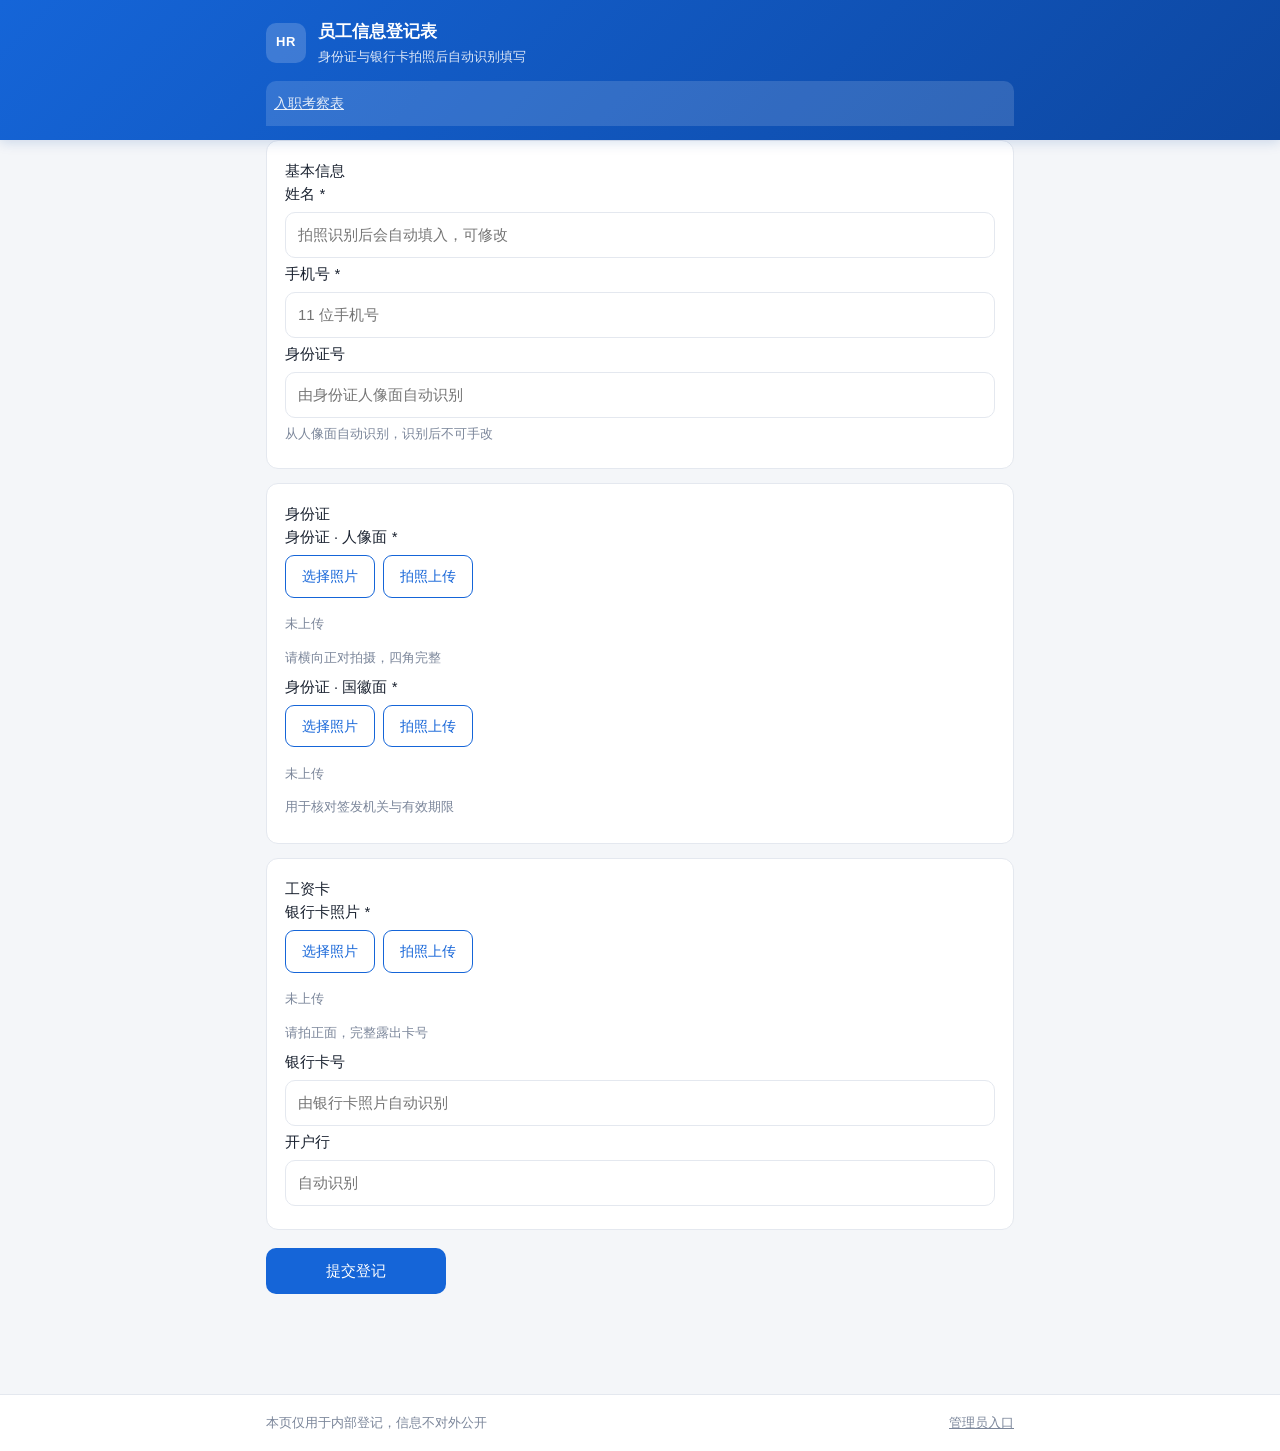
==== public/employee.html @ d38926c5 "接入 OCR 核验：百度身份证/银行卡识别 + 多厂商多账号自动轮换；新增员工信息登记表" ====
<!DOCTYPE html>
<html lang="zh-CN">
<head>
<meta charset="UTF-8">
<meta name="viewport" content="width=device-width, initial-scale=1, viewport-fit=cover">
<title>员工信息登记表</title>
<meta name="description" content="员工身份证与银行卡信息登记，证件自动识别">
<link rel="stylesheet" href="styles.css">
</head>
<body>
  <header class="top">
    <div class="wrap">
      <div class="brand">
        <div class="logo">HR</div>
        <div>
          <h1>员工信息登记表</h1>
          <p>身份证与银行卡拍照后自动识别填写</p>
        </div>
      </div>
      <nav class="tabs"><a class="tab" href="/">入职考察表</a></nav>
    </div>
  </header>

  <main class="wrap empbox">
    <form id="empForm" autocomplete="off" novalidate>
      <div class="group show">
        <div class="grouptitle">基本信息</div>

        <div class="field" data-field="name">
          <div class="label">姓名 <i>*</i></div>
          <div class="ctrl"><input type="text" name="name" placeholder="拍照识别后会自动填入，可修改"></div>
          <div class="err"></div>
        </div>

        <div class="field" data-field="phone">
          <div class="label">手机号 <i>*</i></div>
          <div class="ctrl"><input type="tel" name="phone" inputmode="numeric" placeholder="11 位手机号"></div>
          <div class="err"></div>
        </div>

        <div class="field" data-field="idcard">
          <div class="label">身份证号</div>
          <div class="ctrl"><input type="text" name="idcard" placeholder="由身份证人像面自动识别" readonly></div>
          <div class="hint">从人像面自动识别，识别后不可手改</div>
          <div class="err"></div>
        </div>
      </div>

      <div class="group show">
        <div class="grouptitle">身份证</div>

        <div class="field" data-field="front">
          <div class="label">身份证 · 人像面 <i>*</i></div>
          <div class="ctrl">
            <div class="photobox" data-name="front" data-kind="idcard" data-side="front">
              <div class="photobtns">
                <label class="pbtn">选择照片<input type="file" accept="image/*" hidden></label>
                <label class="pbtn">拍照上传<input type="file" accept="image/*" capture="environment" hidden></label>
              </div>
              <div class="preview"><span class="ph">未上传</span></div>
            </div>
          </div>
          <div class="hint">请横向正对拍摄，四角完整</div>
          <div class="ocrline" data-for="front"></div>
          <div class="err"></div>
        </div>

        <div class="field" data-field="back">
          <div class="label">身份证 · 国徽面 <i>*</i></div>
          <div class="ctrl">
            <div class="photobox" data-name="back" data-kind="idcard" data-side="back">
              <div class="photobtns">
                <label class="pbtn">选择照片<input type="file" accept="image/*" hidden></label>
                <label class="pbtn">拍照上传<input type="file" accept="image/*" capture="environment" hidden></label>
              </div>
              <div class="preview"><span class="ph">未上传</span></div>
            </div>
          </div>
          <div class="hint">用于核对签发机关与有效期限</div>
          <div class="ocrline" data-for="back"></div>
          <div class="err"></div>
        </div>
      </div>

      <div class="group show">
        <div class="grouptitle">工资卡</div>

        <div class="field" data-field="card">
          <div class="label">银行卡照片 <i>*</i></div>
          <div class="ctrl">
            <div class="photobox" data-name="card" data-kind="bankcard" data-side="front">
              <div class="photobtns">
                <label class="pbtn">选择照片<input type="file" accept="image/*" hidden></label>
                <label class="pbtn">拍照上传<input type="file" accept="image/*" capture="environment" hidden></label>
              </div>
              <div class="preview"><span class="ph">未上传</span></div>
            </div>
          </div>
          <div class="hint">请拍正面，完整露出卡号</div>
          <div class="ocrline" data-for="card"></div>
          <div class="err"></div>
        </div>

        <div class="field" data-field="card_no">
          <div class="label">银行卡号</div>
          <div class="ctrl"><input type="text" name="card_no" placeholder="由银行卡照片自动识别" readonly></div>
          <div class="err"></div>
        </div>

        <div class="field" data-field="card_bank">
          <div class="label">开户行</div>
          <div class="ctrl"><input type="text" name="card_bank" placeholder="自动识别" readonly></div>
          <div class="err"></div>
        </div>
      </div>

      <div class="empfoot">
        <button type="submit" class="btn" id="empSubmit">提交登记</button>
        <p class="dim" id="empMsg"></p>
      </div>
    </form>
  </main>

  <footer class="foot">
    <div class="wrap">
      <span>本页仅用于内部登记，信息不对外公开</span>
      <a href="/admin.html">管理员入口</a>
    </div>
  </footer>

  <script src="employee.js"></script>
</body>
</html>
---- public/styles.css ----
:root {
  --bg: #f4f6f9;
  --card: #ffffff;
  --line: #e4e8ef;
  --text: #1a2230;
  --dim: #7b869a;
  --brand: #1565d8;
  --brand-soft: #eaf1fd;
  --danger: #d92d20;
  --ok: #0f9d58;
  --radius: 12px;
}

* { box-sizing: border-box; }

body {
  margin: 0;
  background: var(--bg);
  color: var(--text);
  font: 15px/1.6 -apple-system, BlinkMacSystemFont, "Segoe UI", "PingFang SC", "Microsoft YaHei", sans-serif;
  -webkit-text-size-adjust: 100%;
}

.wrap { max-width: 780px; margin: 0 auto; padding: 0 16px; }

/* ---------- header ---------- */
.top {
  background: linear-gradient(135deg, #1565d8, #0d47a1);
  color: #fff;
  padding: 18px 0 14px;
  position: sticky;
  top: 0;
  z-index: 20;
  box-shadow: 0 2px 12px rgba(13, 71, 161, .18);
}
.top .wrap { display: flex; flex-direction: column; gap: 14px; }
.brand { display: flex; align-items: center; gap: 12px; }
.logo {
  width: 40px; height: 40px; border-radius: 10px;
  background: rgba(255, 255, 255, .18);
  display: grid; place-items: center;
  font-weight: 700; font-size: 13px; letter-spacing: .5px;
}
.brand h1 { margin: 0; font-size: 17px; font-weight: 600; }
.brand p { margin: 2px 0 0; font-size: 12.5px; opacity: .85; }

.tabs { display: flex; gap: 6px; }
.tab {
  flex: 1;
  border: 0;
  background: rgba(255, 255, 255, .14);
  color: rgba(255, 255, 255, .88);
  padding: 11px 8px;
  font-size: 14px;
  font-family: inherit;
  border-radius: 10px 10px 0 0;
  cursor: pointer;
  transition: .15s;
}
.tab:hover { background: rgba(255, 255, 255, .22); }
.tab.on {
  background: var(--card);
  color: var(--brand);
  font-weight: 600;
}

/* ---------- form ---------- */
main { padding: 22px 16px 60px; }

.formhead { margin-bottom: 18px; }
.formhead h2 { margin: 0 0 6px; font-size: 21px; }
.formhead p { margin: 0; color: var(--dim); font-size: 13.5px; }

.group {
  background: var(--card);
  border: 1px solid var(--line);
  border-radius: var(--radius);
  padding: 18px;
  margin-bottom: 14px;
}
.group:not(.show) { display: none; }
.group h3 {
  margin: 0 0 4px;
  font-size: 16px;
  display: flex;
  align-items: center;
  gap: 9px;
}
.gno {
  width: 24px; height: 24px; border-radius: 7px;
  background: var(--brand-soft); color: var(--brand);
  font-size: 12.5px; font-weight: 700;
  display: inline-grid; place-items: center;
  flex: none;
}
.ghint { color: var(--dim); font-size: 12.5px; margin: 0 0 12px 33px; }
.gfields { display: flex; flex-direction: column; gap: 16px; margin-top: 14px; }

.field .label { font-size: 14.5px; font-weight: 500; margin-bottom: 6px; }
.req { color: var(--danger); }
.hint { color: var(--dim); font-size: 12.5px; margin: -2px 0 6px; }
.err { color: var(--danger); font-size: 12.5px; margin-top: 5px; min-height: 0; }
.field.bad input, .field.bad textarea, .field.bad select { border-color: var(--danger); }
.field.bad .opts { border: 1px solid var(--danger); border-radius: 10px; padding: 8px; }

input[type=text], input[type=tel], input[type=number], textarea, select {
  width: 100%;
  border: 1px solid var(--line);
  border-radius: 10px;
  padding: 10px 12px;
  font: inherit;
  font-size: 15px;
  background: #fff;
  color: var(--text);
  outline: none;
  transition: .15s;
}
input:focus, textarea:focus, select:focus { border-color: var(--brand); box-shadow: 0 0 0 3px var(--brand-soft); }
textarea { resize: vertical; }
.unit { color: var(--dim); font-size: 13px; margin-left: 6px; }

.opts { display: flex; flex-wrap: wrap; gap: 8px; }
.opt {
  display: inline-flex; align-items: center; gap: 7px;
  border: 1px solid var(--line);
  border-radius: 999px;
  padding: 7px 13px;
  font-size: 13.5px;
  cursor: pointer;
  background: #fff;
  transition: .12s;
  user-select: none;
}
.opt:hover { border-color: var(--brand); color: var(--brand); }
.opt input { accent-color: var(--brand); margin: 0; }
.opt:has(input:checked) {
  border-color: var(--brand);
  background: var(--brand-soft);
  color: var(--brand);
  font-weight: 500;
}

/* ---------- 照片上传 ---------- */
.photobtns { display: flex; gap: 8px; flex-wrap: wrap; }
.pbtn {
  display: inline-flex; align-items: center;
  border: 1px solid var(--brand);
  color: var(--brand);
  background: #fff;
  border-radius: 9px;
  padding: 9px 16px;
  font-size: 14px;
  cursor: pointer;
}
.pbtn:hover { background: var(--brand-soft); }
.preview {
  margin-top: 10px;
  display: flex; align-items: center; gap: 10px; flex-wrap: wrap;
  min-height: 34px;
}
.preview img {
  max-width: 220px; max-height: 140px;
  border: 1px solid var(--line); border-radius: 8px;
  background: #f7f9fc;
}
.ph { color: var(--dim); font-size: 13px; }
.phsize { color: var(--dim); font-size: 12px; }
.delphoto {
  border: 1px solid var(--line); background: #fff; color: var(--dim);
  border-radius: 8px; padding: 5px 10px; font: inherit; font-size: 12.5px; cursor: pointer;
}
.delphoto:hover { color: var(--danger); border-color: var(--danger); }
.warn { color: #b54708; font-size: 14px; }
.idcardimgs { display: flex; gap: 14px; flex-wrap: wrap; margin-top: 8px; }
.idcardimgs figure { margin: 0; }
.idcardimgs img {
  max-width: 300px; width: 100%;
  border: 1px solid var(--line); border-radius: 10px; display: block;
}
.idcardimgs figcaption { color: var(--dim); font-size: 12.5px; margin-top: 6px; text-align: center; }

/* scale */
.scale { display: flex; align-items: center; gap: 8px; flex-wrap: wrap; }
.sbtn {
  width: 42px; height: 38px;
  border: 1px solid var(--line);
  background: #fff;
  border-radius: 9px;
  font: inherit; font-size: 14px;
  cursor: pointer;
  color: var(--text);
}
.sbtn.on { background: var(--brand); border-color: var(--brand); color: #fff; font-weight: 600; }
.scaletxt { color: var(--dim); font-size: 13px; margin-left: 4px; }

/* rows */
.rows { display: flex; flex-direction: column; gap: 10px; }
.row {
  display: grid;
  grid-template-columns: repeat(auto-fit, minmax(130px, 1fr)) auto;
  gap: 8px;
  align-items: end;
  border: 1px dashed var(--line);
  border-radius: 10px;
  padding: 10px;
  background: #fbfcfe;
}
.cell { display: flex; flex-direction: column; gap: 4px; }
.celllabel { font-size: 11.5px; color: var(--dim); }
.delrow {
  width: 32px; height: 32px;
  border: 1px solid var(--line);
  background: #fff; color: var(--dim);
  border-radius: 8px; cursor: pointer; font-size: 17px; line-height: 1;
}
.delrow:hover { color: var(--danger); border-color: var(--danger); }
.addrow {
  align-self: flex-start;
  border: 1px dashed var(--brand);
  color: var(--brand);
  background: #fff;
  border-radius: 8px;
  padding: 7px 14px;
  font: inherit; font-size: 13.5px; cursor: pointer;
}
.rowcount { color: var(--dim); font-size: 12.5px; }
.rowcount b { color: var(--brand); }

/* ---------- submit ---------- */
.submitbar { text-align: center; padding: 8px 0 30px; }
.subnote { color: var(--dim); font-size: 12.5px; margin-bottom: 12px; }
.submit {
  width: 100%;
  max-width: 320px;
  background: var(--brand);
  color: #fff;
  border: 0;
  border-radius: 12px;
  padding: 14px;
  font: inherit; font-size: 16px; font-weight: 600;
  cursor: pointer;
  box-shadow: 0 4px 14px rgba(21, 101, 216, .28);
}
.submit:disabled { opacity: .6; cursor: default; }

/* ---------- done ---------- */
.done { text-align: center; padding: 50px 20px; }
.doneicon {
  width: 66px; height: 66px; margin: 0 auto 16px;
  border-radius: 50%;
  background: #e6f6ee; color: var(--ok);
  display: grid; place-items: center; font-size: 32px;
}
.done h2 { margin: 0 0 8px; }
.done .dim { color: var(--dim); font-size: 13.5px; }
.donebtns { margin-top: 22px; }
.ghost {
  border: 1px solid var(--line);
  background: #fff; color: var(--text);
  border-radius: 10px; padding: 10px 22px;
  font: inherit; cursor: pointer;
}

/* ---------- toast ---------- */
#toast {
  position: fixed;
  left: 50%; bottom: 28px;
  transform: translate(-50%, 20px);
  background: #1a2230; color: #fff;
  padding: 11px 18px; border-radius: 10px;
  font-size: 14px; opacity: 0; pointer-events: none;
  transition: .2s; z-index: 50; max-width: 88vw; text-align: center;
}
#toast.on { opacity: 1; transform: translate(-50%, 0); }

/* ---------- footer ---------- */
.foot {
  border-top: 1px solid var(--line);
  background: #fff;
  padding: 18px 0;
  color: var(--dim);
  font-size: 12.5px;
}
.foot .wrap { display: flex; justify-content: space-between; gap: 10px; }
.foot a { color: var(--dim); }

/* ---------- 员工信息登记表 ---------- */
.empbox { padding-bottom: 60px; }
.empfoot { margin-top: 18px; display: flex; flex-direction: column; gap: 10px; align-items: flex-start; }
.empfoot .btn { min-width: 180px; }
.ocrline {
  margin-top: 8px; font-size: 13px; line-height: 1.6;
  color: var(--dim); word-break: break-all;
}
.ocrline.ok { color: #0f7b3d; }
.ocrline.warn { color: #b54708; }
.hint { font-size: 12.5px; color: var(--dim); margin-top: 6px; }

/* ---------- admin ---------- */
.adminbox { padding: 24px 0 60px; }
.adminbox h2 { margin: 0 0 4px; font-size: 20px; }
.adminbox .sub { color: var(--dim); font-size: 13.5px; margin: 0 0 20px; }
.login {
  background: #fff; border: 1px solid var(--line);
  border-radius: var(--radius); padding: 20px;
  display: flex; flex-direction: column; gap: 12px; max-width: 420px;
}
.login input { width: 100%; }
.btn {
  background: var(--brand); color: #fff; border: 0;
  border-radius: 10px; padding: 11px 18px;
  font: inherit; cursor: pointer;
}
.btn.gray { background: #5b6675; }
.toolbar { display: flex; gap: 8px; flex-wrap: wrap; margin: 16px 0; align-items: center; }
.toolbar select { width: auto; min-width: 160px; }
.tblwrap { overflow-x: auto; background: #fff; border: 1px solid var(--line); border-radius: var(--radius); }
table { border-collapse: collapse; width: 100%; font-size: 13.5px; }
th, td { border-bottom: 1px solid var(--line); padding: 10px 12px; text-align: left; white-space: nowrap; }
th { background: #f7f9fc; font-weight: 600; position: sticky; top: 0; }
tr:hover td { background: #fafbfe; }
.detail { max-width: 780px; }
.detail h3 { margin: 18px 0 8px; font-size: 15px; }
.kv { display: grid; grid-template-columns: 160px minmax(0, 1fr); gap: 8px 16px; font-size: 13.5px; align-items: start; }
.kv div:nth-child(odd) { color: var(--dim); }
.kv div:nth-child(even) { min-width: 0; overflow-wrap: anywhere; line-height: 1.7; }
.kv div:nth-child(odd) { line-height: 1.7; }
.detail .kv + h3 { margin-top: 24px; }
.empty { padding: 30px; text-align: center; color: var(--dim); }
.mask { background: #fffbe9; }
.linkbtn { background: none; border: 0; color: var(--brand); cursor: pointer; font: inherit; padding: 0; text-decoration: underline; }

@media (max-width: 640px) {
  .brand h1 { font-size: 15.5px; }
  .tab { font-size: 13px; padding: 10px 4px; }
  .group { padding: 14px; }
  .row { grid-template-columns: 1fr auto; }
  .kv { grid-template-columns: 104px minmax(0, 1fr); gap: 8px 12px; }
}
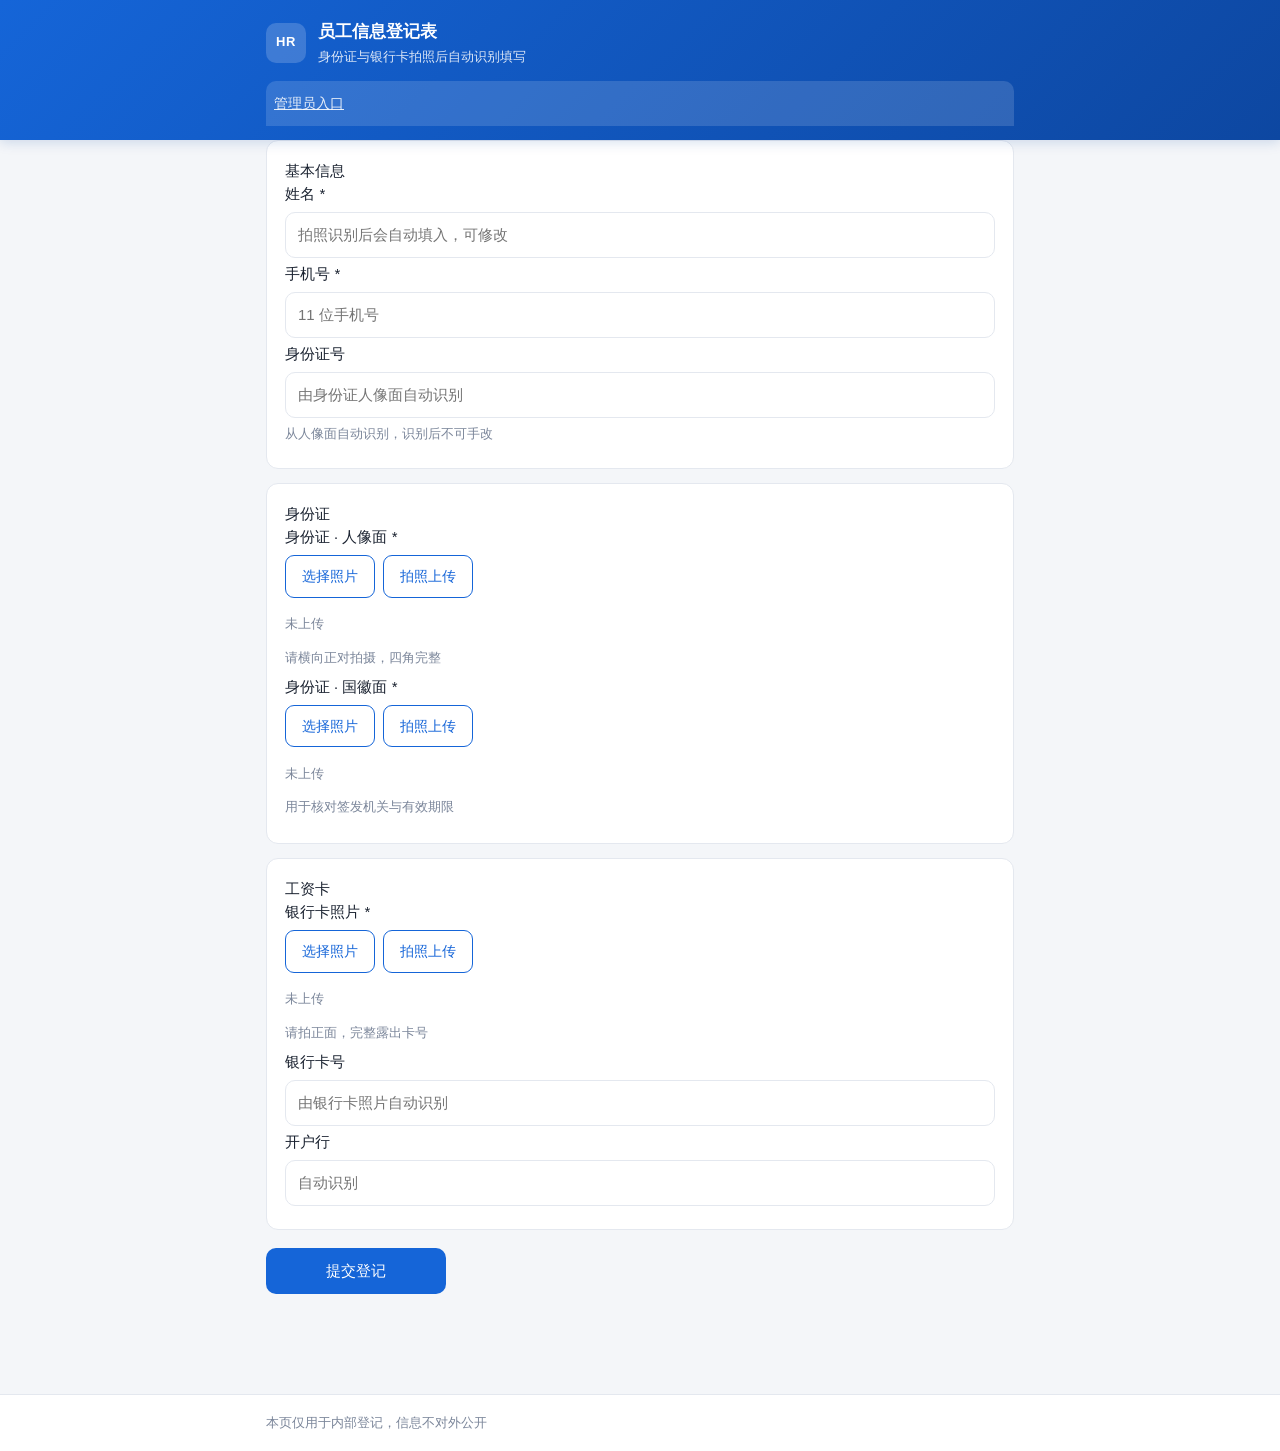
==== commit 4fdbe3da: "员工登记表与入职考察彻底分离：独立 employees 表、独立 employee/ 存储前缀、独立后台页" ====
--- a/public/employee.html
+++ b/public/employee.html
@@ -17,7 +17,7 @@
           <p>身份证与银行卡拍照后自动识别填写</p>
         </div>
       </div>
-      <nav class="tabs"><a class="tab" href="/">入职考察表</a></nav>
+      <nav class="tabs"><a class="tab" href="/admin-employee.html">管理员入口</a></nav>
     </div>
   </header>
 
@@ -124,7 +124,6 @@
   <footer class="foot">
     <div class="wrap">
       <span>本页仅用于内部登记，信息不对外公开</span>
-      <a href="/admin.html">管理员入口</a>
     </div>
   </footer>
 
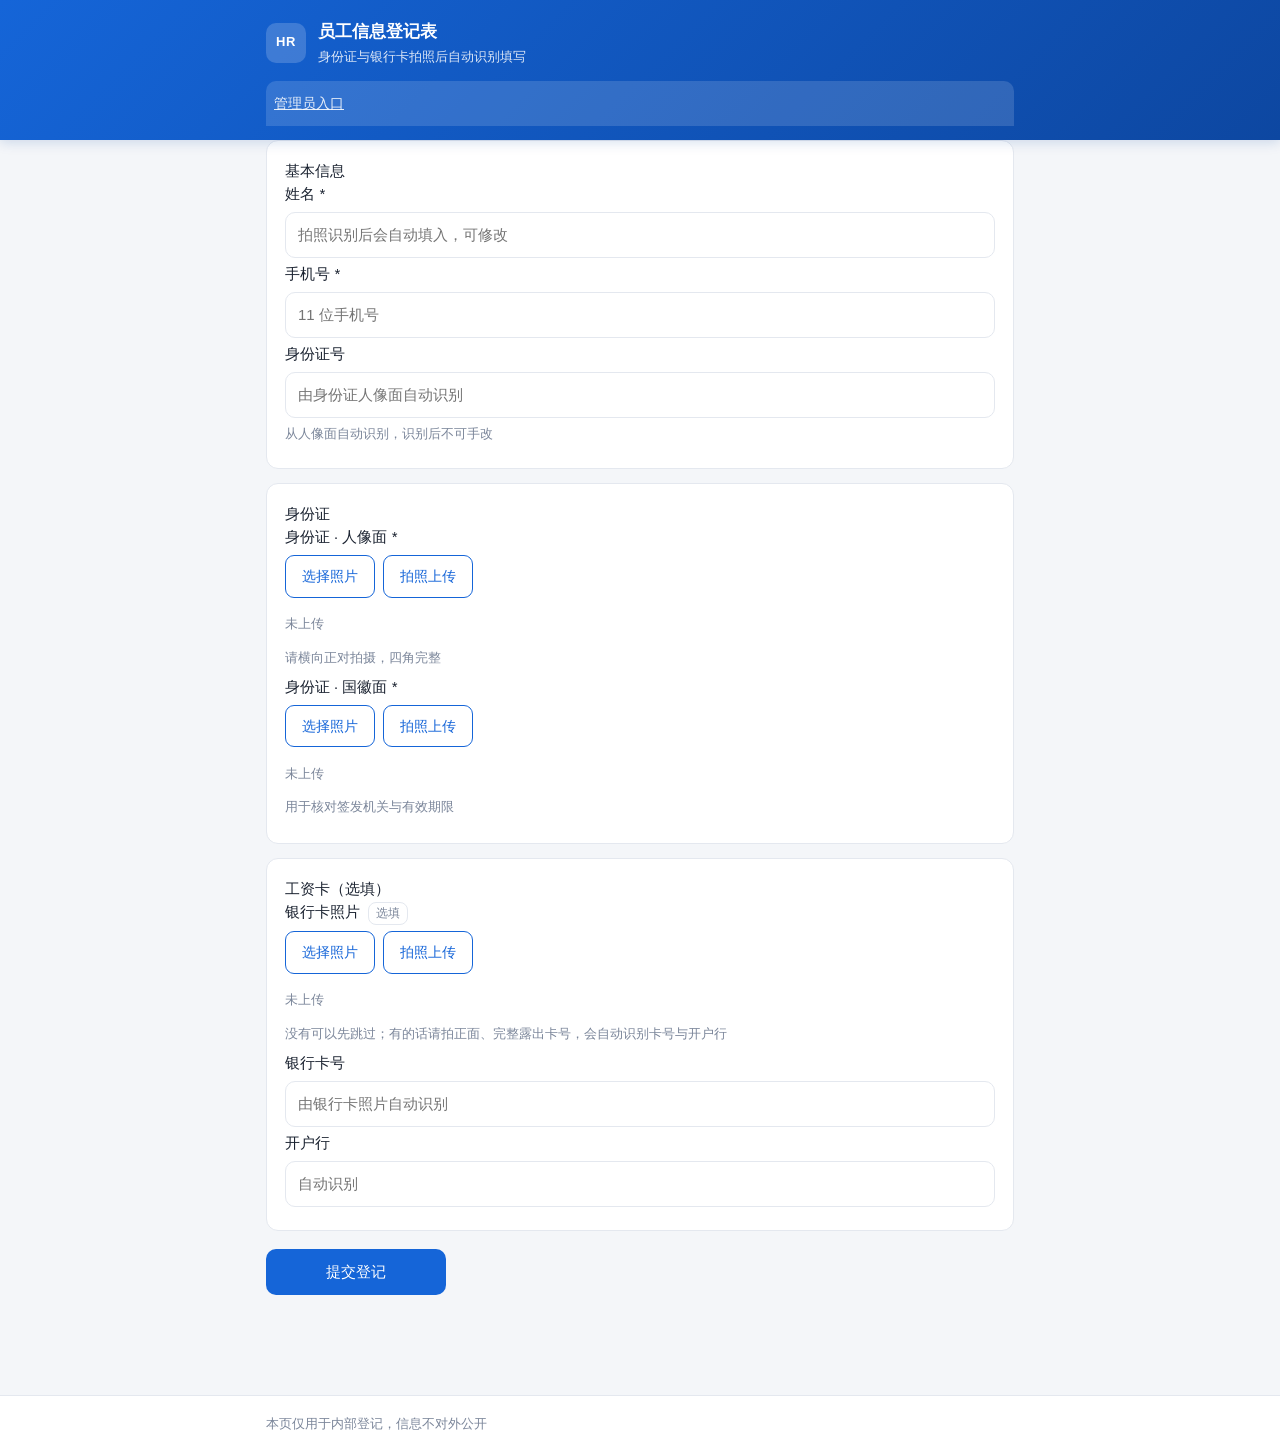
==== commit 4eeb3efe: "员工登记表：银行卡改为选填（不传银行卡也能提交；传了但没识别出卡号只提示不拦截）" ====
--- a/public/employee.html
+++ b/public/employee.html
@@ -83,10 +83,10 @@
       </div>
 
       <div class="group show">
-        <div class="grouptitle">工资卡</div>
+        <div class="grouptitle">工资卡（选填）</div>
 
         <div class="field" data-field="card">
-          <div class="label">银行卡照片 <i>*</i></div>
+          <div class="label">银行卡照片 <span class="opt">选填</span></div>
           <div class="ctrl">
             <div class="photobox" data-name="card" data-kind="bankcard" data-side="front">
               <div class="photobtns">
@@ -96,7 +96,7 @@
               <div class="preview"><span class="ph">未上传</span></div>
             </div>
           </div>
-          <div class="hint">请拍正面，完整露出卡号</div>
+          <div class="hint">没有可以先跳过；有的话请拍正面、完整露出卡号，会自动识别卡号与开户行</div>
           <div class="ocrline" data-for="card"></div>
           <div class="err"></div>
         </div>
--- a/public/styles.css
+++ b/public/styles.css
@@ -97,6 +97,7 @@
 .gfields { display: flex; flex-direction: column; gap: 16px; margin-top: 14px; }
 
 .field .label { font-size: 14.5px; font-weight: 500; margin-bottom: 6px; }
+.field .label .opt { font-size: 12px; font-weight: 400; color: var(--dim); border: 1px solid var(--line); border-radius: 8px; padding: 1px 7px; margin-left: 4px; }
 .req { color: var(--danger); }
 .hint { color: var(--dim); font-size: 12.5px; margin: -2px 0 6px; }
 .err { color: var(--danger); font-size: 12.5px; margin-top: 5px; min-height: 0; }
@@ -329,6 +330,11 @@
 .empty { padding: 30px; text-align: center; color: var(--dim); }
 .mask { background: #fffbe9; }
 .linkbtn { background: none; border: 0; color: var(--brand); cursor: pointer; font: inherit; padding: 0; text-decoration: underline; }
+.badge { display: inline-block; padding: 2px 9px; border-radius: 10px; font-size: 12px; line-height: 1.5; white-space: nowrap; }
+.badge.ok { background: #e4f6ea; color: #17803d; }
+.badge.warn { background: #fdf0dc; color: #9a5b00; }
+.badge.bad { background: #fce9e9; color: #b3261e; }
+.badge.gray { background: #eef1f5; color: #666; }
 
 @media (max-width: 640px) {
   .brand h1 { font-size: 15.5px; }
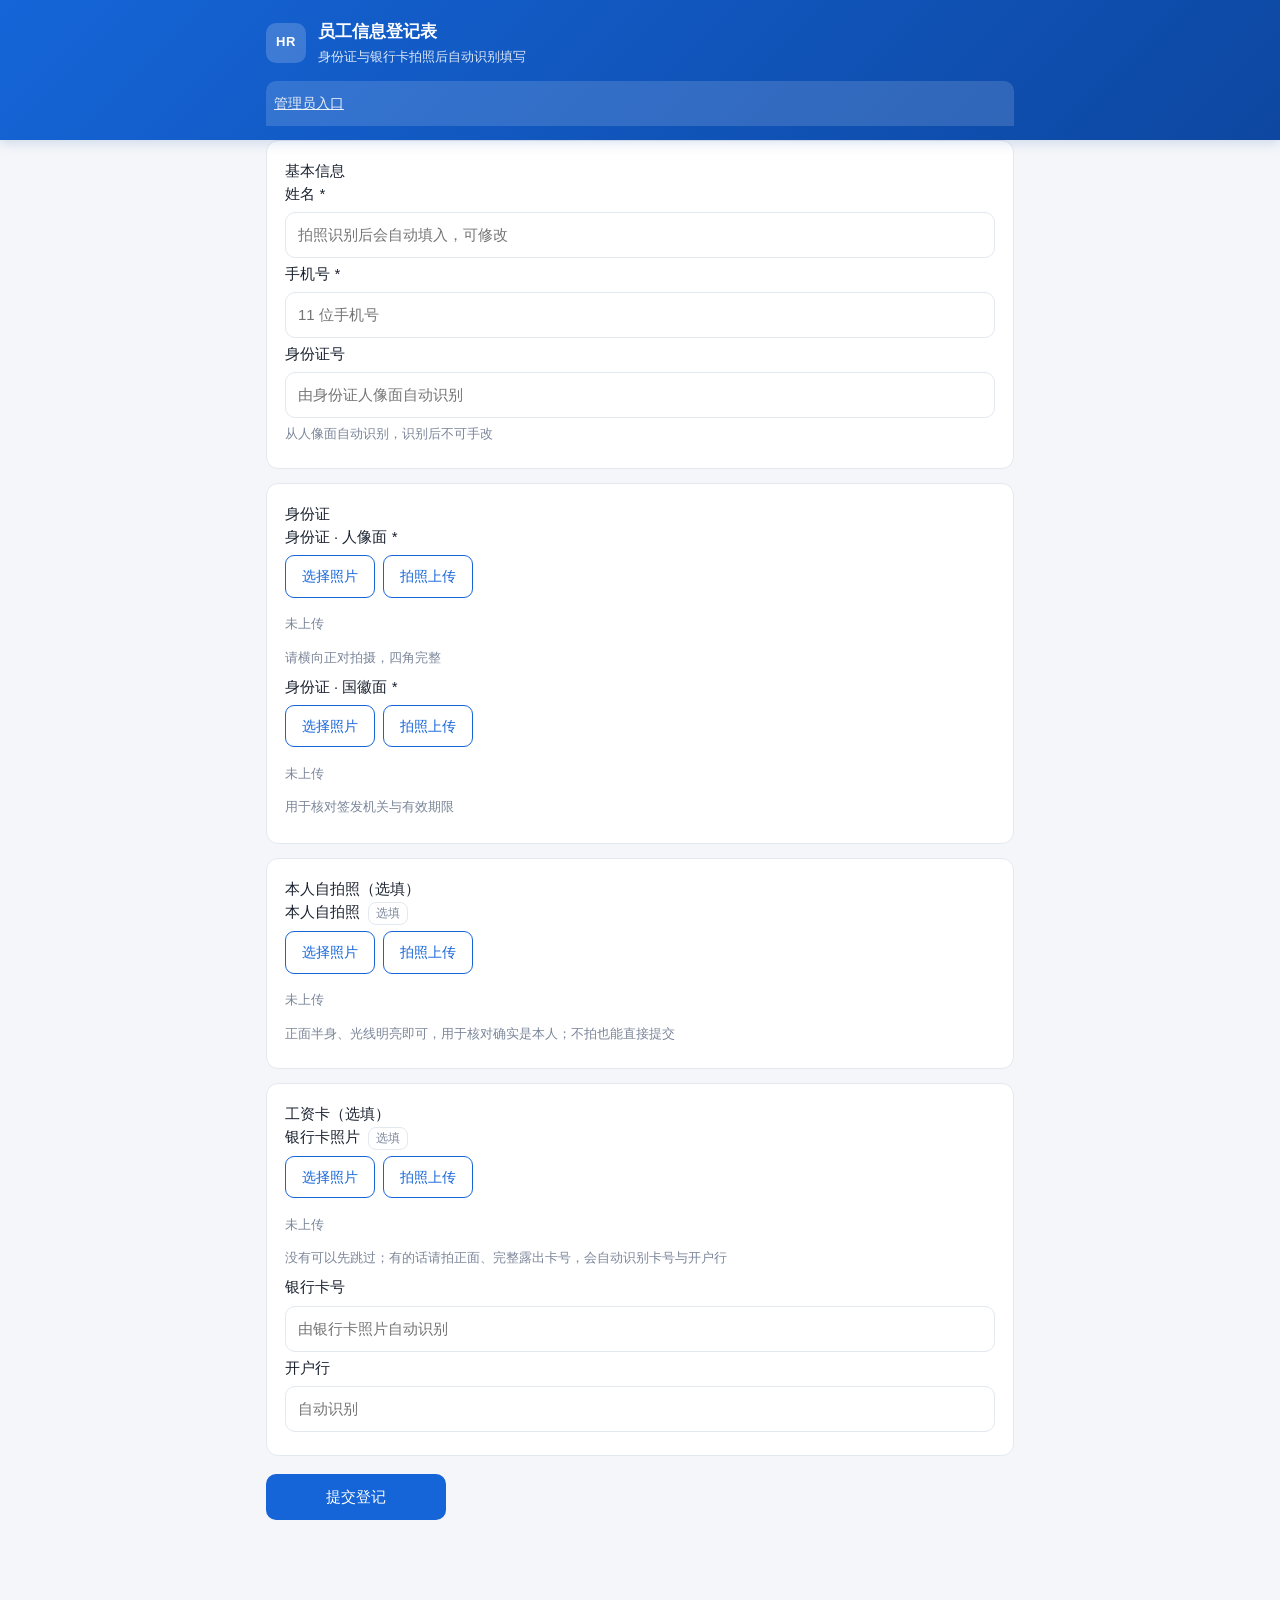
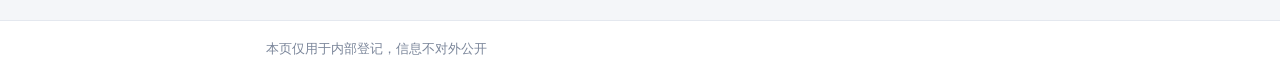
==== commit f75ef42f: "员工登记表新增「本人自拍照」（选填，不调 OCR） - employee.html：身份证组之后加一个选填自拍槽位，data-side=face（不复用银行卡占用的 selfie，避免和历史数据冲突）" ====
--- a/public/employee.html
+++ b/public/employee.html
@@ -83,6 +83,25 @@
       </div>
 
       <div class="group show">
+        <div class="grouptitle">本人自拍照（选填）</div>
+
+        <div class="field" data-field="selfie">
+          <div class="label">本人自拍照 <span class="opt">选填</span></div>
+          <div class="ctrl">
+            <div class="photobox" data-name="selfie" data-kind="none" data-side="face">
+              <div class="photobtns">
+                <label class="pbtn">选择照片<input type="file" accept="image/*" hidden></label>
+                <label class="pbtn">拍照上传<input type="file" accept="image/*" capture="user" hidden></label>
+              </div>
+              <div class="preview"><span class="ph">未上传</span></div>
+            </div>
+          </div>
+          <div class="hint">正面半身、光线明亮即可，用于核对确实是本人；不拍也能直接提交</div>
+          <div class="err"></div>
+        </div>
+      </div>
+
+      <div class="group show">
         <div class="grouptitle">工资卡（选填）</div>
 
         <div class="field" data-field="card">
--- a/public/styles.css
+++ b/public/styles.css
@@ -301,6 +301,23 @@
 .adminbox { padding: 24px 0 60px; }
 .adminbox h2 { margin: 0 0 4px; font-size: 20px; }
 .adminbox .sub { color: var(--dim); font-size: 13.5px; margin: 0 0 20px; }
+
+/* ---------- 后台：日期区间导出 / 每日邮件推送 ---------- */
+.panel {
+  background: #fff; border: 1px solid var(--line); border-radius: var(--radius);
+  padding: 14px 16px; margin: 0 0 16px;
+}
+.panel h3 { margin: 0 0 10px; font-size: 15px; }
+.panel h3:not(:first-child) { margin-top: 18px; }
+.panelrow { display: flex; gap: 10px; flex-wrap: wrap; align-items: center; }
+.panelrow label { display: flex; align-items: center; gap: 6px; font-size: 13.5px; color: var(--dim); }
+.panelrow input[type=text], .panelrow input[type=date] { width: auto; padding: 8px 10px; font-size: 14px; }
+.chip {
+  border: 1px solid var(--line); background: #fff; color: var(--text);
+  border-radius: 999px; padding: 6px 13px; font: inherit; font-size: 13px; cursor: pointer;
+}
+.chip:hover { border-color: var(--brand); color: var(--brand); }
+.badge.ok, .badge.warn, .badge.bad { white-space: nowrap; }
 .login {
   background: #fff; border: 1px solid var(--line);
   border-radius: var(--radius); padding: 20px;
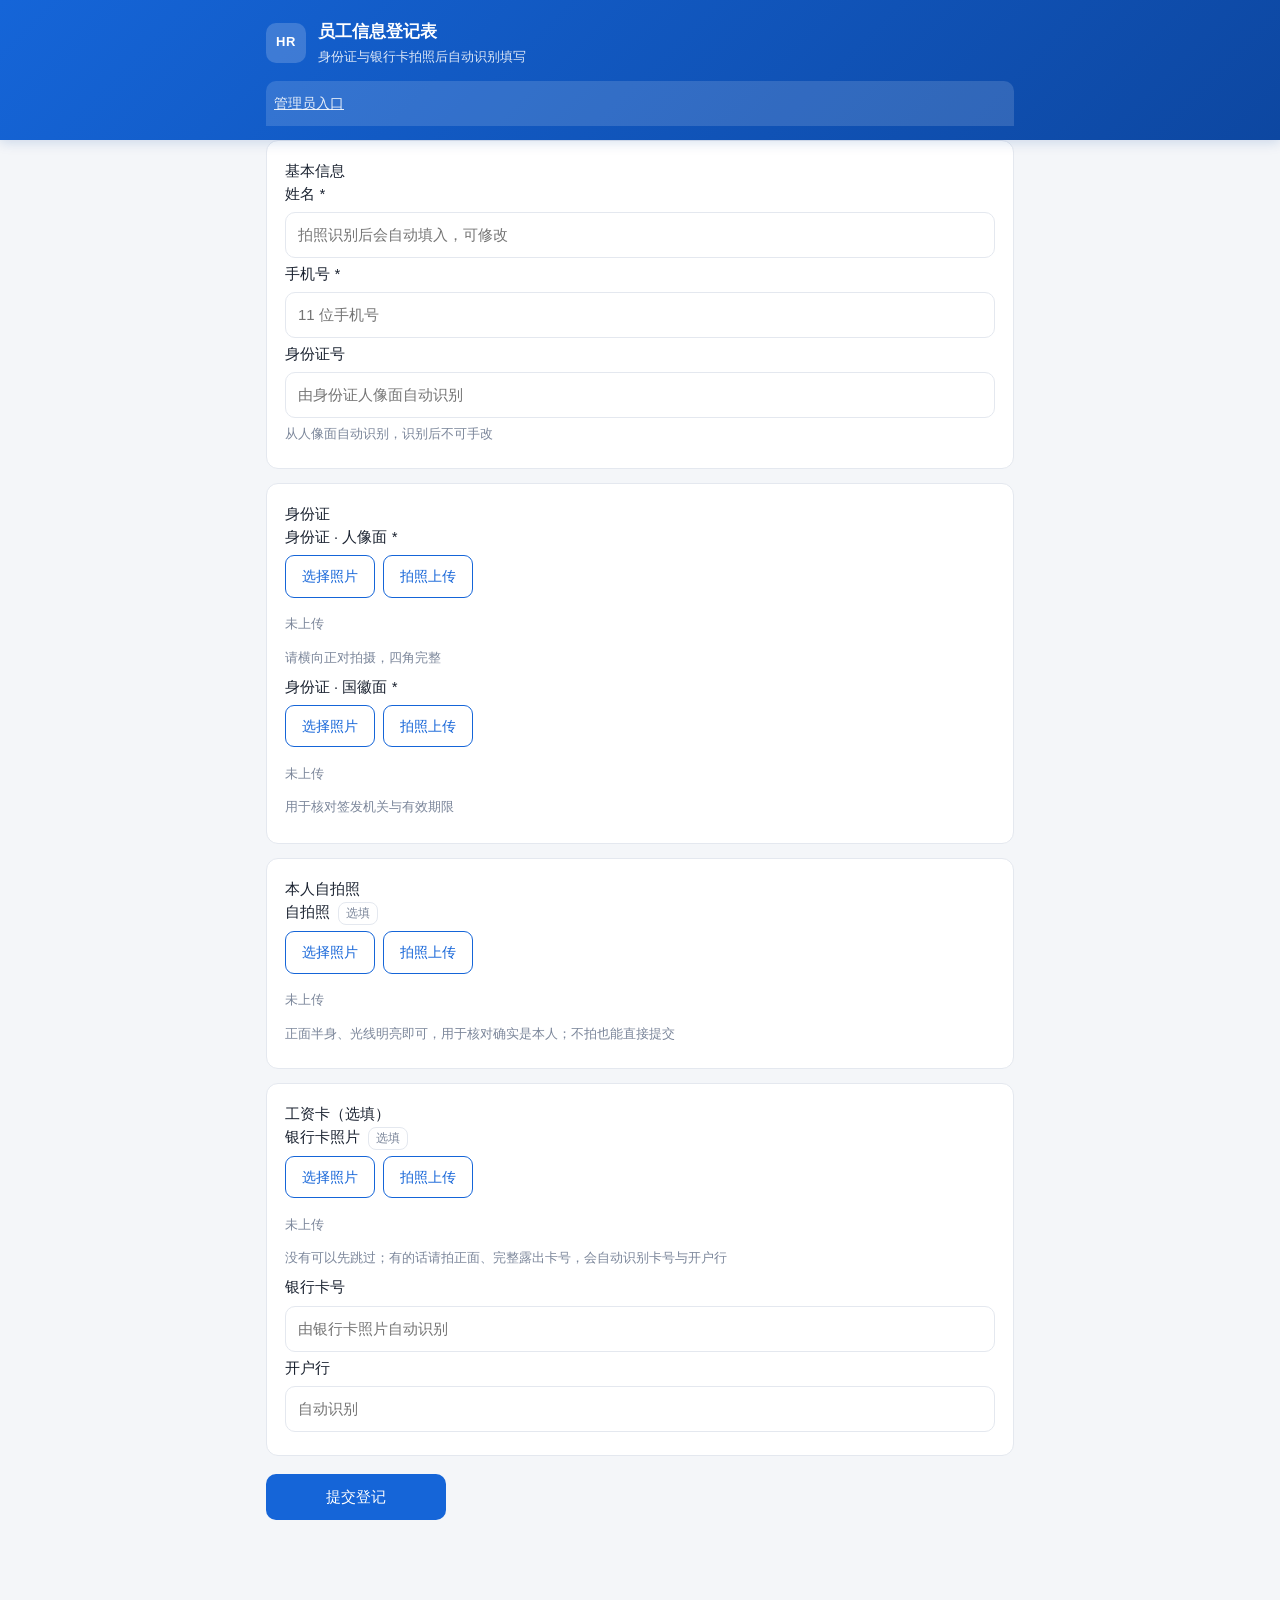
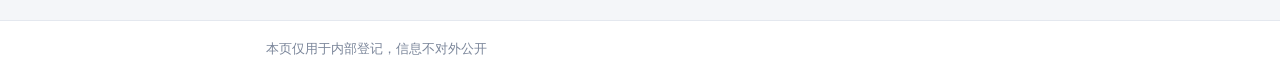
==== commit dd910ff1: "自拍槽位文案去重（组标题「本人自拍照」+ 字段「自拍照 选填」）" ====
--- a/public/employee.html
+++ b/public/employee.html
@@ -83,10 +83,10 @@
       </div>
 
       <div class="group show">
-        <div class="grouptitle">本人自拍照（选填）</div>
+        <div class="grouptitle">本人自拍照</div>
 
         <div class="field" data-field="selfie">
-          <div class="label">本人自拍照 <span class="opt">选填</span></div>
+          <div class="label">自拍照 <span class="opt">选填</span></div>
           <div class="ctrl">
             <div class="photobox" data-name="selfie" data-kind="none" data-side="face">
               <div class="photobtns">
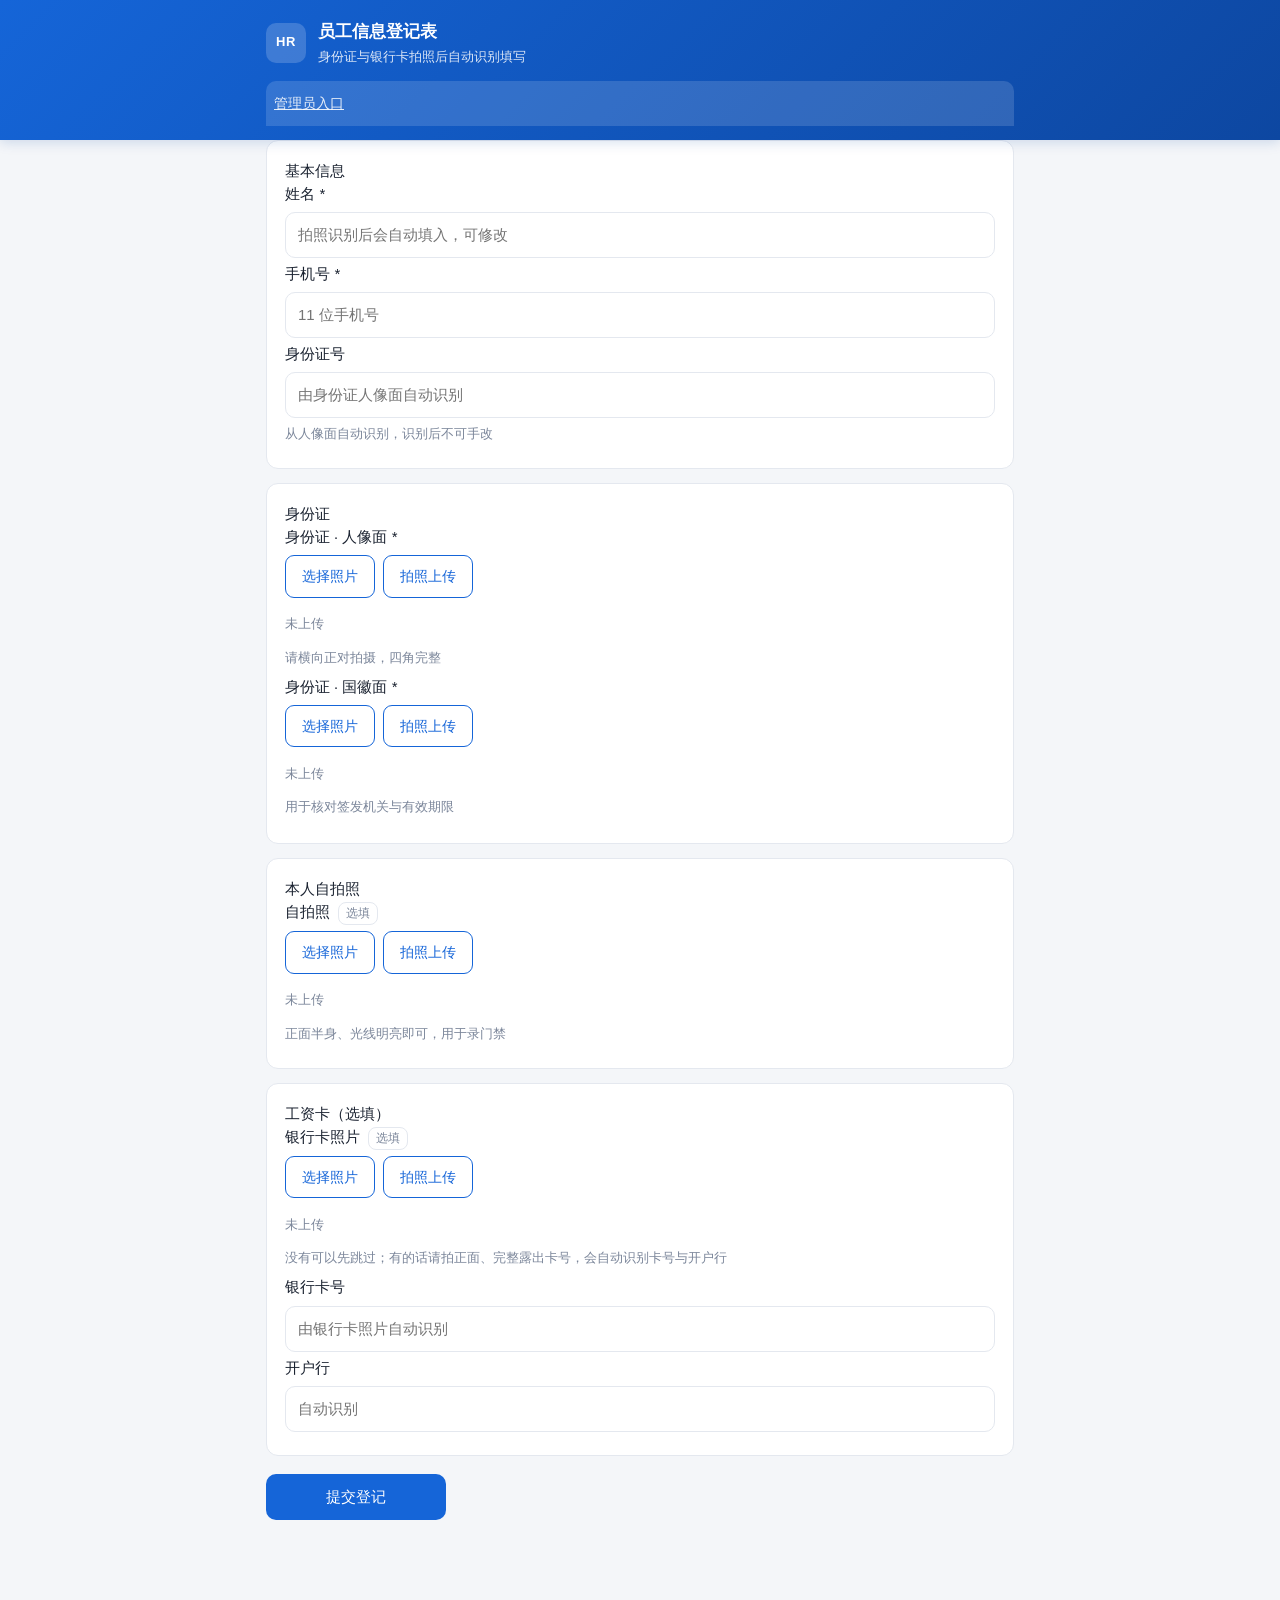
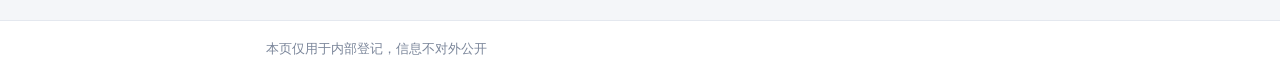
==== commit 69b7d74d: "员工登记表自拍提示文案改为「正面半身、光线明亮即可，用于录门禁」" ====
--- a/public/employee.html
+++ b/public/employee.html
@@ -96,7 +96,7 @@
               <div class="preview"><span class="ph">未上传</span></div>
             </div>
           </div>
-          <div class="hint">正面半身、光线明亮即可，用于核对确实是本人；不拍也能直接提交</div>
+          <div class="hint">正面半身、光线明亮即可，用于录门禁</div>
           <div class="err"></div>
         </div>
       </div>
